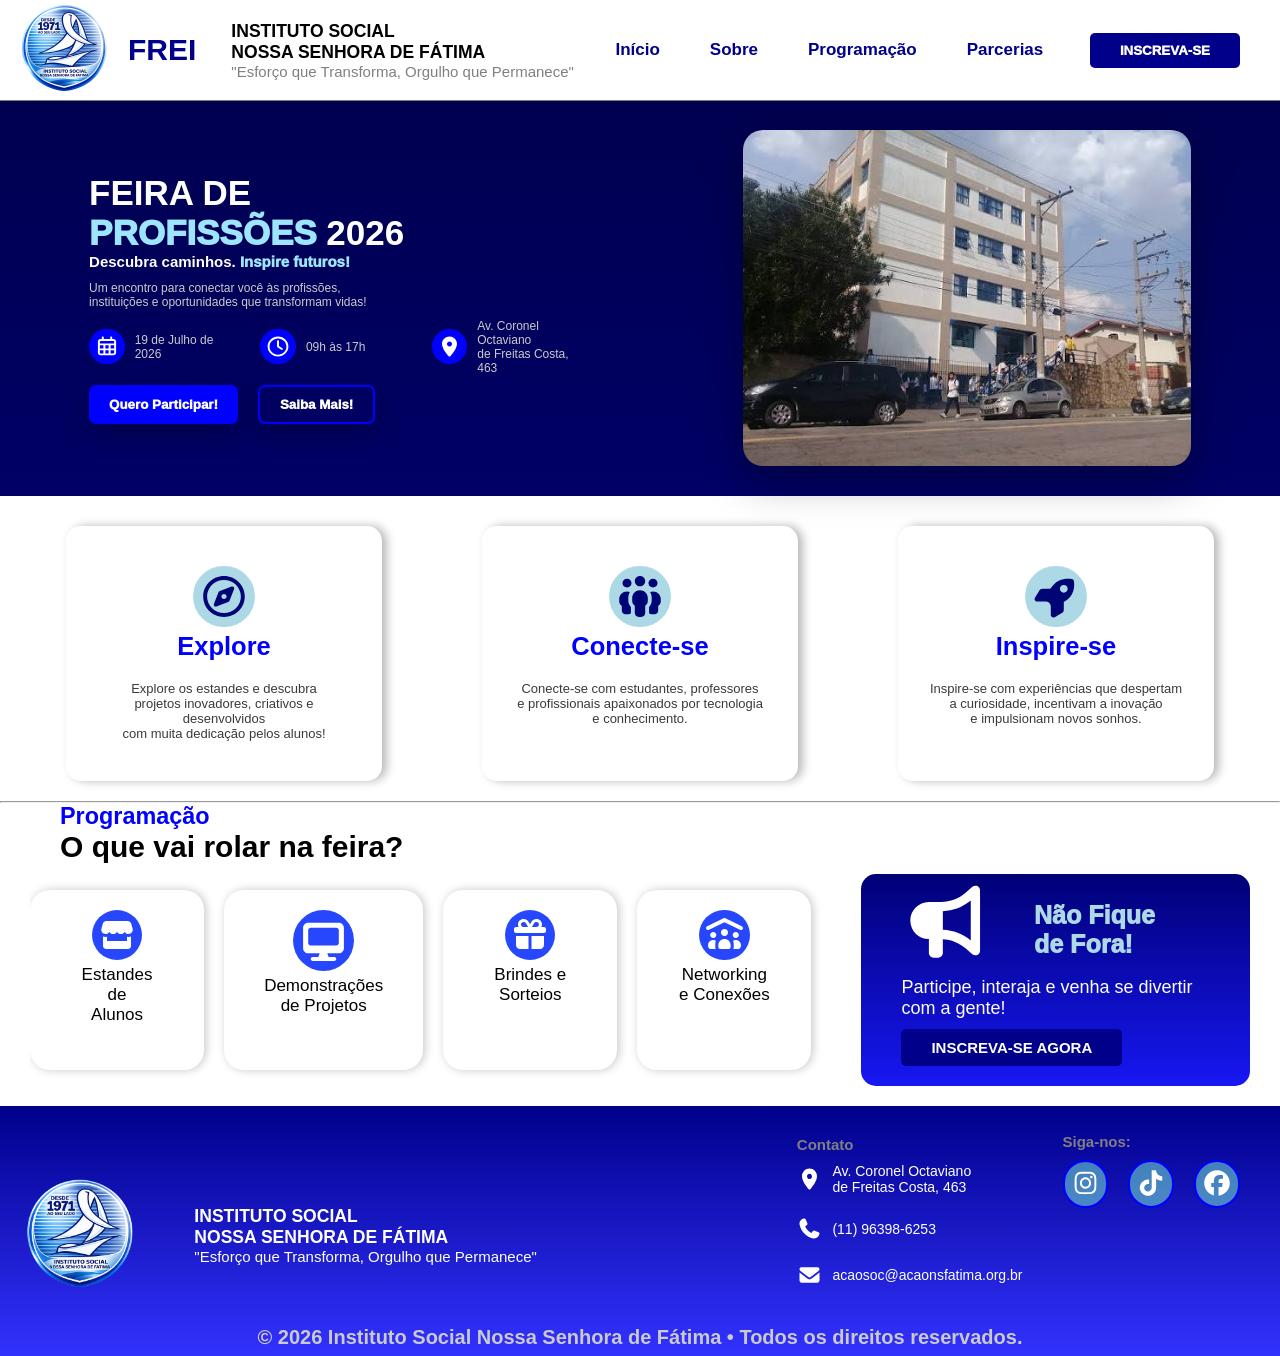
==== index.html @ c09a3b67 "Adidcionei mais uma página" ====
<!DOCTYPE html>
<html lang="pt-br">
<head>
    <meta charset="UTF-8">
    <meta name="viewport" content="width=device-width, initial-scale=1.0">
    <title>Site FREI - Feira 2026</title>
    <link rel="stylesheet" href="index.css">
</head>
<body id="body">
    <header class="container">
        <div class="logo">
            <img src="FREI LOGO.png" alt="">
            <h1>FREI</h1>

            <div class="text">
                <h3>INSTITUTO SOCIAL <br> NOSSA SENHORA DE FÁTIMA</h3>
                <p>"Esforço que Transforma, Orgulho que Permanece"</p>
            </div>
        </div>

        <ul class="links">
                <li class="link"><a href="#inicio">Início</a></li>
                <li class="link"><a href="#sobre">Sobre</a></li>
                <li class="link"><a href="#programação">Programação</a></li>
                <li class="link"><a href="parcerias.html">Parcerias</a></li>
            </ul>

            <a href="https://mail.google.com/mail/u/0/#inbox?compose=DmwnWtDmCVxplLHdxVkvsRkpcgbfTkpxLVBSGFmDDSQJgqjBxxWmlQXdLxlhrRmtGDtwNDzsvDCq" target="_blank">
        <button class="bot">INSCREVA-SE</button>
        </a>
    </header>

    <section class="inicio" id="inicio">
        <div class="info">
            <h1>FEIRA DE <br><span>PROFISSÕES</span> 2026</h1>
            <h2>Descubra caminhos. <span>Inspire futuros!</span></h2> <br>
            <p>Um encontro para conectar você às profissões, <br>instituições e oportunidades que transformam vidas!</p>

            <nav class="bnt">
                <div class="infs">
                    <img src="calendar-days-regular-full.svg" alt="">
                    <p>19 de Julho de 2026</p>
                </div>

                <div class="infs">
                    <img src="clock-regular-full.svg" alt="">
                    <p>09h às 17h</p>
                </div>

                <div class="infs">
                    <img src="location-dot-solid-full.svg" alt="">
                    <p>Av. Coronel Octaviano <br>de Freitas Costa, 463</p>
                </div>
            </nav>

            <div class="bnts">
                <button class="button">Quero Participar!</button>
                <a href="sobre.html">
                <button class="sobre" id="sobre">Saiba Mais!</button>
                </a>
            </div>
        </div>
        
        <img src="FREI PRÉDIO.jpeg" alt="" class="frei">
    </section>

    <section class="cards">
        <div class="card">
            <img src="compass-regular-full.svg" alt="">
            <h2>Explore</h2> <br>
            <p>Explore os estandes e descubra <br>projetos inovadores, criativos e desenvolvidos <br> com muita dedicação pelos alunos!</p>
        </div>

        <div class="card">
            <img src="people-group-solid-full.svg" alt="">
            <h2>Conecte-se</h2> <br>
            <p>Conecte-se com estudantes, professores <br>e profissionais apaixonados por tecnologia <br>e conhecimento.</p>
        </div>

        <div class="card">
            <img src="rocket-solid-full(1).svg" alt="">
            <h2>Inspire-se</h2> <br>
            <p>Inspire-se com experiências que despertam <br>a curiosidade, incentivam a inovação <br>e impulsionam novos sonhos. <span id="programação"></span></p>
        </div>
    </section>
    <hr>
    <section class="prog">
        <div class="info">
            <h3>Programação</h3>
            <h2>O que vai rolar na feira?</h2>

            <div class="ca">
                <div class="cardProg">
                    <img src="store-solid-full.svg" alt="">
                    <p>Estandes de <br> Alunos</p>
                </div>

                <div class="cardProg">
                    <img src="desktop-solid-full(1).svg" alt="">
                    <p>Demonstrações de Projetos</p>
                </div>

                <div class="cardProg">
                    <img src="gift-solid-full.svg" alt="">
                    <p>Brindes e <br>Sorteios</p>
                </div>

                <div class="cardProg">
                    <img src="people-roof-solid-full.svg" alt="">
                    <p>Networking e Conexões</p>
                </div>

                 <div class="marketing">
        <div class="comunicado">
            <img src="bullhorn-solid-full.svg" alt="">
        <h2>Não Fique de Fora!</h2>
        </div>

        <p>Participe, interaja e venha se divertir com a gente!</p>

        <a href="https://mail.google.com/mail/u/0/#inbox?compose=DmwnWtDmCVxplLHdxVkvsRkpcgbfTkpxLVBSGFmDDSQJgqjBxxWmlQXdLxlhrRmtGDtwNDzsvDCq" target="_blank">
        <button class="but">INSCREVA-SE AGORA</button>
        </a>
    </div>

            </div>

            
            
        </div>
    </section>

    <footer class="rodape">
        <div class="info">
        <img src="FREI LOGO.png" alt="">
        

            <div class="text">
                <h3>INSTITUTO SOCIAL <br> NOSSA SENHORA DE FÁTIMA</h3>
                <p>"Esforço que Transforma, Orgulho que Permanece"</p>
            </div>

        </div>
</div>
        <div class="contato">
            <h2>Contato</h2>
            <div class="cont">
                <img src="location-dot-solid-full.svg" alt="" style="width: 2vw;">
                <p>Av. Coronel Octaviano <br>de Freitas Costa, 463</p>
            </div> <br>

            <div class="cont">
                <img src="phone-solid-full.svg" alt="" style="width: 2vw;">
                <p>(11) 96398-6253</p>
            </div> <br>

            <div class="cont">
                <img src="envelope-solid-full.svg" alt="" style="width: 2vw;">
                <p>acaosoc@acaonsfatima.org.br</p>
            </div>

        </div>

        <div class="redes">
            <h2>Siga-nos:</h2>
            <div class="rd">
            <div class="rede">
                <a href="https://www.instagram.com/institutonsfatima/" target="_blank">
                <img src="instagram-brands-solid-full(1).svg" alt="">
                </a>
            </div>

            <div class="rede">
                <a href="https://www.tiktok.com/@institutonsfatima_" target="_blank">
                <img src="tiktok-brands-solid-full.svg" alt="">
                </a>
            </div>

            <div class="rede">
                <a href="https://www.facebook.com/institutonsfatima/?locale=pt_BR" target="_blank">
                <img src="facebook-brands-solid-full.svg" alt="">
                </a>
            </div>
            </div>
        
    </footer>

        <h1 class="h1">© 2026 Instituto Social Nossa Senhora de Fátima • Todos os direitos reservados.</h1>
    
</body>
</html>
---- index.css ----
*{
    margin: 0;
    padding: 0;
    bottom: 0;
    font-family: sans-serif;
}

html{
    font-size: 10px;
    scroll-behavior: smooth;
}

body{
    overflow-x: hidden;
}

.container{
    display: flex;
    justify-content: space-between;
    align-items: center;
    height: 100px;
    position: fixed;
    top: 0%;
    z-index: 1000;
    background-color: white;
    width: 100%;
    border-bottom: 1px solid rgba(0, 0, 0, 0.493);
}

.logo{
    display: flex;
    align-items: center;
}

.logo h1{
    color: darkblue;
    font-weight: 900;
    font-size: 3rem;
}

.logo img{
    width: 10vw;
    border-radius: 1000px;
}

.text{
    display: flex;
    flex-direction: column;
    font-size: 1.2rem;
    margin: 0rem 3.5rem;
}

.text p{
    color: grey;
}

.links{
    display: flex;
    color: white;
    gap: 5rem;
    font-size: 1.7rem;
}

.links a{
    text-decoration: none;
    color: darkblue;
    font-weight: 600;
    transition: .3s;
}

.links a:hover{
    color: rgb(0, 0, 70);
    text-decoration: underline;
}

.links a:active{
    transform: scale(.05);
}

.bot{
    border: none;
    padding: 1rem 3rem;
    height: 40%;
    border-radius: 5px;
    background-color: darkblue;
    color: white;
    font-weight: 1000;
    margin: 0rem 4rem;
    cursor: pointer;
    transition: .2s;
}

.bot:hover{
    background-color: rgb(0, 0, 83);
    transform: scale(1.05);
}

.bot:active{
    transform: scale(.95);
    background-color: rgb(0, 4, 61);
}

.inicio{
    display: flex;
    justify-content: center;
    gap: 17rem;
    background: linear-gradient(rgb(0, 0, 80), rgb(0, 0, 102));
    color: white;
    align-items: center;
    padding: 3rem 0rem;
    margin-top: 100px;
}

.inicio h1{
    font-size: 3.5rem;
}

.inicio h2{
    font-size: 1.5rem;
}

.inicio span{
    color: rgb(156, 229, 253);
    font-weight: 1000;
}

.inicio p{
    color: rgb(202, 202, 202);
    font-size: 1.2rem;
}

.inicio .frei{
    border-radius: 20px;
    width: 35%;
    box-shadow: 0 15px 40px rgba(0,0,0,.35);
}

.bnt{
    display: flex;
    gap: 3rem;
    margin-top: 10px;
}

.bnt img{
    width: 2vw;
    padding: 0.5rem;
    background-color: blue;
    border-radius: 1000px;
}

.infs{
    display: flex;
    align-items: center;
    gap: 1rem;
    width: 30%;
    cursor: default;
}

.bnts{
    display: flex;
    gap: 2rem;
    margin-top: 10px;
}

.bnts button{
    border: none;
    border-radius: 7px;
    color: white;
    background-color: blue;
    font-weight: 1000;
    padding: 1rem 2rem;
    box-shadow:0 10px 25px rgba(0,0,0,.25);
    cursor: pointer;
    transition: .2s;
}

.bnts .button:hover{
    background-color: rgb(0, 0, 134);
    transform: scale(1.05);
}

.bnts .button:active{
    transform: scale(.95);
    background-color: rgb(0, 8, 51);
}


.bnts .sobre{
    background: none;
    border: 2px solid blue;
}

.bnts .sobre:hover{
    transform: scale(1.07);
}


.bnts .sobre:active{
    transform: scale(.95);
    border: rgb(0, 15, 102) solid 2px;
}

.cards{
    display: flex;
    justify-content: center;
    gap: 10rem;
    margin-top: 30px;
}

.card{
    text-align: center;
    align-items: center;
    font-size: 1.7rem;
    box-shadow: 5px 0px 10px rgba(0, 0, 0, 0.274);
    border-radius: 15px;
    padding: 4rem 3rem;
    color: blue;
    width: 20%;
    transition: .3s ease-out;
    cursor: default;
}

.card:hover{
    transform: scale(1.05) translateY(-8px);
}

hr{
    color: rgba(128, 128, 128, 0.397);
    margin-top: 20px;
}

.card p{
    color: rgb(58, 58, 58);
    font-size: 1.3rem;
}

.card img{
    width: 20%;
    border-radius: 1000px;
    padding: 0.5rem;
    background-color: lightblue;
}

.prog .info{
    font-size: 2rem;
    align-items: center;
    overflow: hidden;
    margin: 0rem 3rem;

    h2, h3{
        margin: 0rem 3rem;
    }

    h3{
        color: blue;
    }

}

.cardProg{
    width: 10%;
    font-size: 1.7rem;
    text-align: center;
    padding: 4rem;
    height: 100px;
    border-radius: 20px;
    box-shadow: 2px 0px 10px rgba(0, 0, 0, 0.219);
    transition: .3s ease-out;
    cursor: default;

    img{
        border-radius: 1000px;
        margin-top: 10px;
        width: 50%;
        padding: 0.5rem;
        background-color: rgba(0, 38, 255, 0.849);
    }

   
}

.cardProg:hover{
    transform: scale(1.05);
}



.ca{
    display: flex;
    gap: 2rem;
    margin-top: 10px;
    align-items: center;
}

.prog img{
    width: 43%;
    margin-top: -20px;
}

.marketing{

    width: 400px;
    background: linear-gradient(rgb(0, 0, 119), rgb(23, 23, 243));
    color: white;
    border-radius: 15px;
    padding: 2rem 4rem;
    cursor: default;
    margin-left: 30px;

    h2{
        color: lightblue;
        font-weight: 1000;
        font-size: 2.5rem;
    }

    img{
        width: 30%;
    }

    .comunicado{
        display: flex;
        gap: 1rem;
        align-items: center;
    }
    p{
        font-size: 1.8rem;
        margin-top: 10px;
    }

    .but{
        background-color: darkblue;
        border: none;
        border-radius: 5px;
        padding: 1rem 3rem;
        font-weight: 600;
        margin-top: 10px;
        color: white;
        font-size: 1.5rem;
        transition: .3s ease;
        cursor: pointer;
    }

    .but:hover{
        background-color: rgb(0, 0, 134);
        transform: scale(1.05);
    }

    .but:active{
        transform: scale(.95);
        background-color: rgb(0, 8, 51);
    }
}

.rodape{
    height: 250px;
    border-top: 1px rgba(128, 128, 128, 0.5);
    background: linear-gradient(darkblue, rgb(50, 50, 255));
    align-items: start;
    margin-top: 20px;
    display: flex;
    color: white;
    justify-content: space-between;

    img{
        width: 20%;
    }
    
}

.h1{
    margin-top: -30px;
    text-align: center;
    color: rgb(202, 202, 202);
}

.rodape .info{
    display: flex;
    align-items: center;
    margin-top: 50px    ;
    text-align: justify;
}

.text{
    display: flex;
    flex-direction: column;
    font-size: 1.5rem;
    margin: 0rem 3.5rem;
}

.rodape .text p{
    color: rgb(255, 255, 255);
}

.contato{
    h2{
        color: grey;
        margin-top: 30px;
    }

    .cont{
        margin-top: 10px;
        display: flex;
        align-items: center;
        gap: 1rem;
        font-size: 1.4rem;
    }
}

.redes{
    width: 25%;
    margin-top: 27px;
    padding: 0rem 4rem;

    a{
        width: 100%;
        text-decoration: none;
    }
    
    .rd{
        display: flex;
        justify-content: center;
        gap: 2rem;
        margin-top: 10px;
    }

    h2{
        color: grey;
        position: relative;
    }

    .rede{
        border: 2px solid blue;
        align-items: center;
        display: flex;
        background-color: rgba(127, 255, 212, 0.486);
        justify-content: center;
        border-radius: 1000px;
        width: 20%;
        padding: 0.5rem;
    }

    .rede img{
        width: 100%;
    }
}

@media (max-width: 480px){

    html{
        font-size: 8px;
    }

    body{
        overflow-x: hidden;
    }

    .container{
        flex-direction: column;
        justify-content: center;
        height: auto;
        padding: 1.5rem 0;
        position: relative;
        gap: 2rem;
    }

    .logo{
        flex-direction: column;
        text-align: center;
    }

    .logo img{
        width: 90px;
    }

    .text{
        margin: 1rem 0;
        text-align: center;
    }

    .links{
        flex-wrap: wrap;
        justify-content: center;
        gap: 2rem;
        font-size: 1.6rem;
    }

    .bot{
        margin: 0;
        width: 100%;
        height: auto;
        padding: 1.2rem;
    }

    .inicio{
        flex-direction: column;
        gap: 3rem;
        text-align: center;
        margin-top: 0;
        padding: 4rem 2rem;
    }

    .inicio .frei{
        width: 100%;
    }

    .bnts{
        flex-direction: column;
    }

    .bnts button{
        width: 100%;
    }

    .bnt{
        flex-direction: column;
        align-items: center;
        gap: 2rem;
    }

    .infs{
        width: 50%;
        font-size: 2rem;
        justify-content: space-between;
    }

    .bnt img{
        width: 40px;
    }

    .cards{
        flex-direction: column;
        align-items: center;
        gap: 2rem;
        width: 90vw;
        margin: 3rem auto;
    }

    .card{
        width: 85%;
    }

    .prog .info{
        margin: 0;
        text-align: center;
    }

    .ca{
        flex-direction: column;
        gap: 2rem;
        width: 90vw;
        font-size: 3rem;
        margin: auto;
    }

    .prog img{
        width: 20%;
        margin-top: 0;
    }

    .cardProg{
        width: 75%;
    }

    .marketing{
        width: 85%;
        margin: 0;
        padding: 2rem;
    }

    .rodape{
        display: flex;
        flex-direction: column;
        align-items: center;
        justify-content: center;
        gap: 2.5rem;
        height: auto;
        padding: 4rem 2rem;
        text-align: center;
        border-top: none;
    }
    
    .rodape .info{
        display: flex;
        flex-direction: column;
        align-items: center;
        margin: 0;
        gap: 1rem;
    }

    .rodape img{
        width: 80px;
    }

    .rodape .text{
        margin: 0;
    }

    .rodape .text h1{
        font-size: 2.2rem;
    }

    .rodape .text p{
        font-size: 1.4rem;
    }

    .contato{
        width: 90%;
    }

    .contato h2{
        margin-top: 0;
        margin-bottom: 1rem;
        color: lightgray;
    }

    .contato .cont{
        justify-content: center;
        font-size: 2rem;
    }

    .redes{
        width: 100%;
        padding: 0;
        margin-top: 0;
    }

    .redes h2{
        color: lightgray;
        margin-bottom: 1.5rem;
    }

    .redes .rd{
        display: flex;
        justify-content: center;
        gap: 1.5rem;
    }

    .redes .rede{
        width: 40px;
        height: 40px;
    }

    .contato .cont img{
        display: none;
    }

    .redes .rede img{
        width: 100%;
    }

    .h1{
        margin-top: 80px;
    }
}
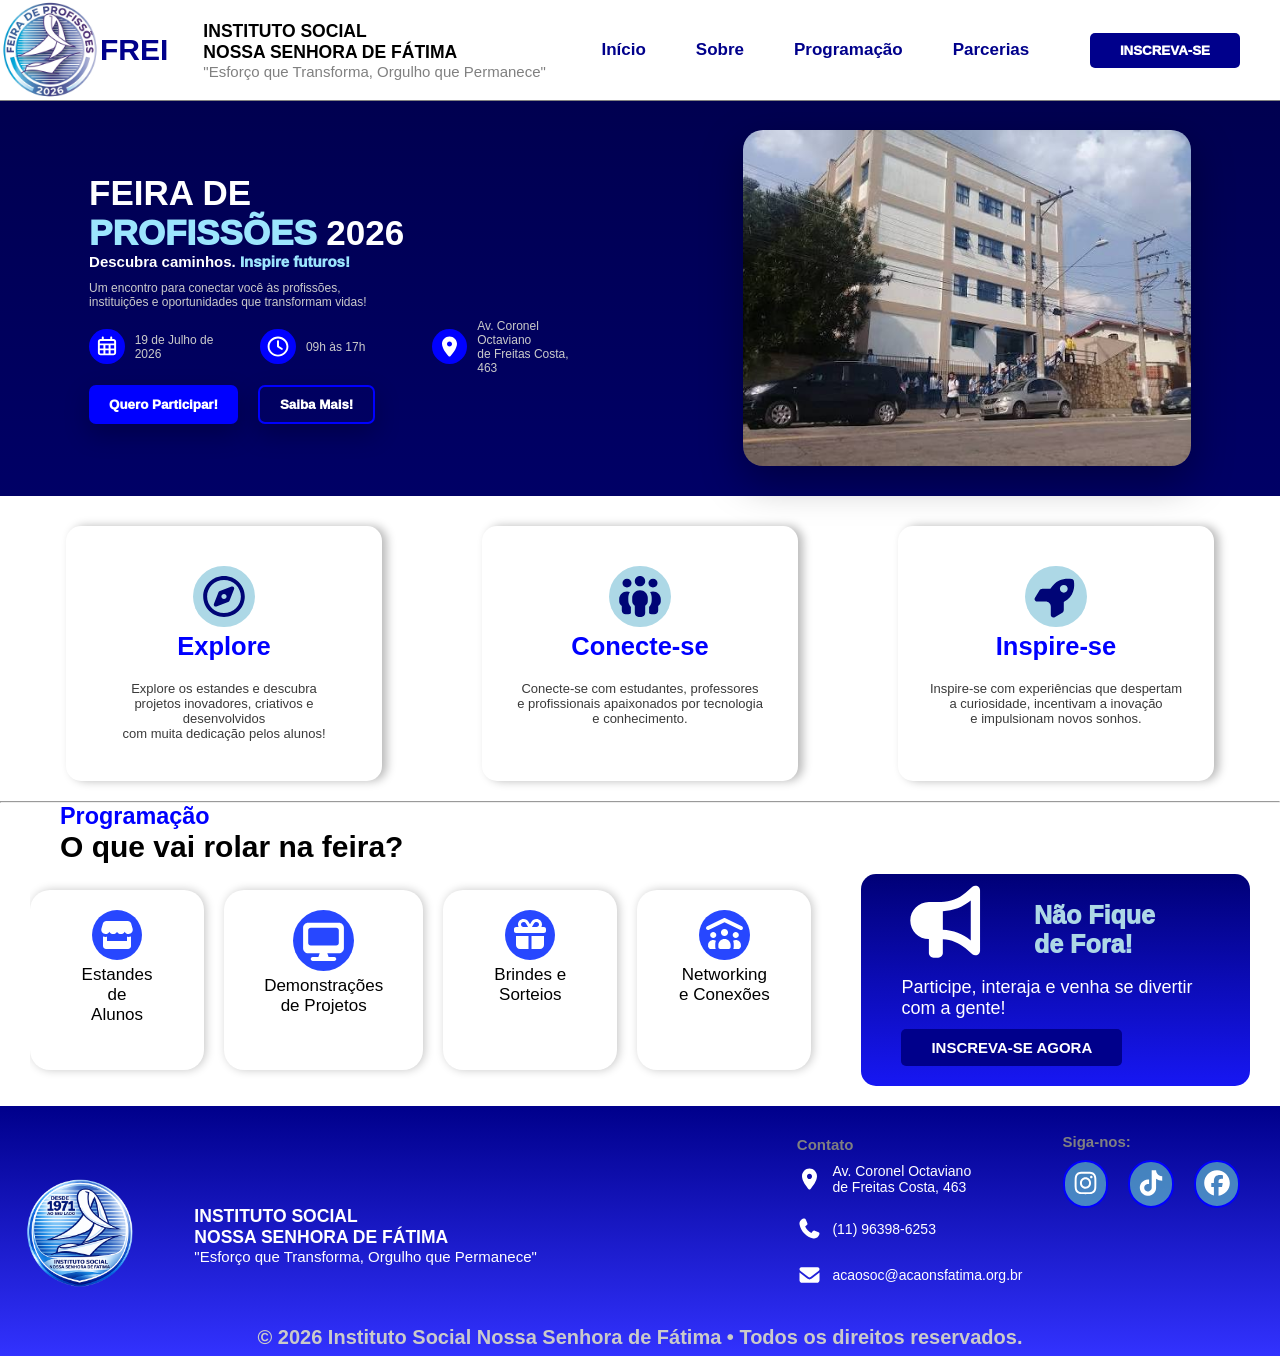
==== commit a746cd70: "Alterei logo" ====
--- a/index.html
+++ b/index.html
@@ -9,7 +9,7 @@
 <body id="body">
     <header class="container">
         <div class="logo">
-            <img src="FREI LOGO.png" alt="">
+            <img src="logofeira.jpeg" alt="">
             <h1>FREI</h1>
 
             <div class="text">
--- a/index.css
+++ b/index.css
@@ -39,7 +39,7 @@
 }
 
 .logo img{
-    width: 10vw;
+    width: 100px;
     border-radius: 1000px;
 }
 
@@ -588,7 +588,7 @@
     }
 
     .rodape img{
-        width: 80px;
+        width: 200px;
     }
 
     .rodape .text{
@@ -649,6 +649,6 @@
     }
 
     .h1{
-        margin-top: 80px;
+        display: none;
     }
 }
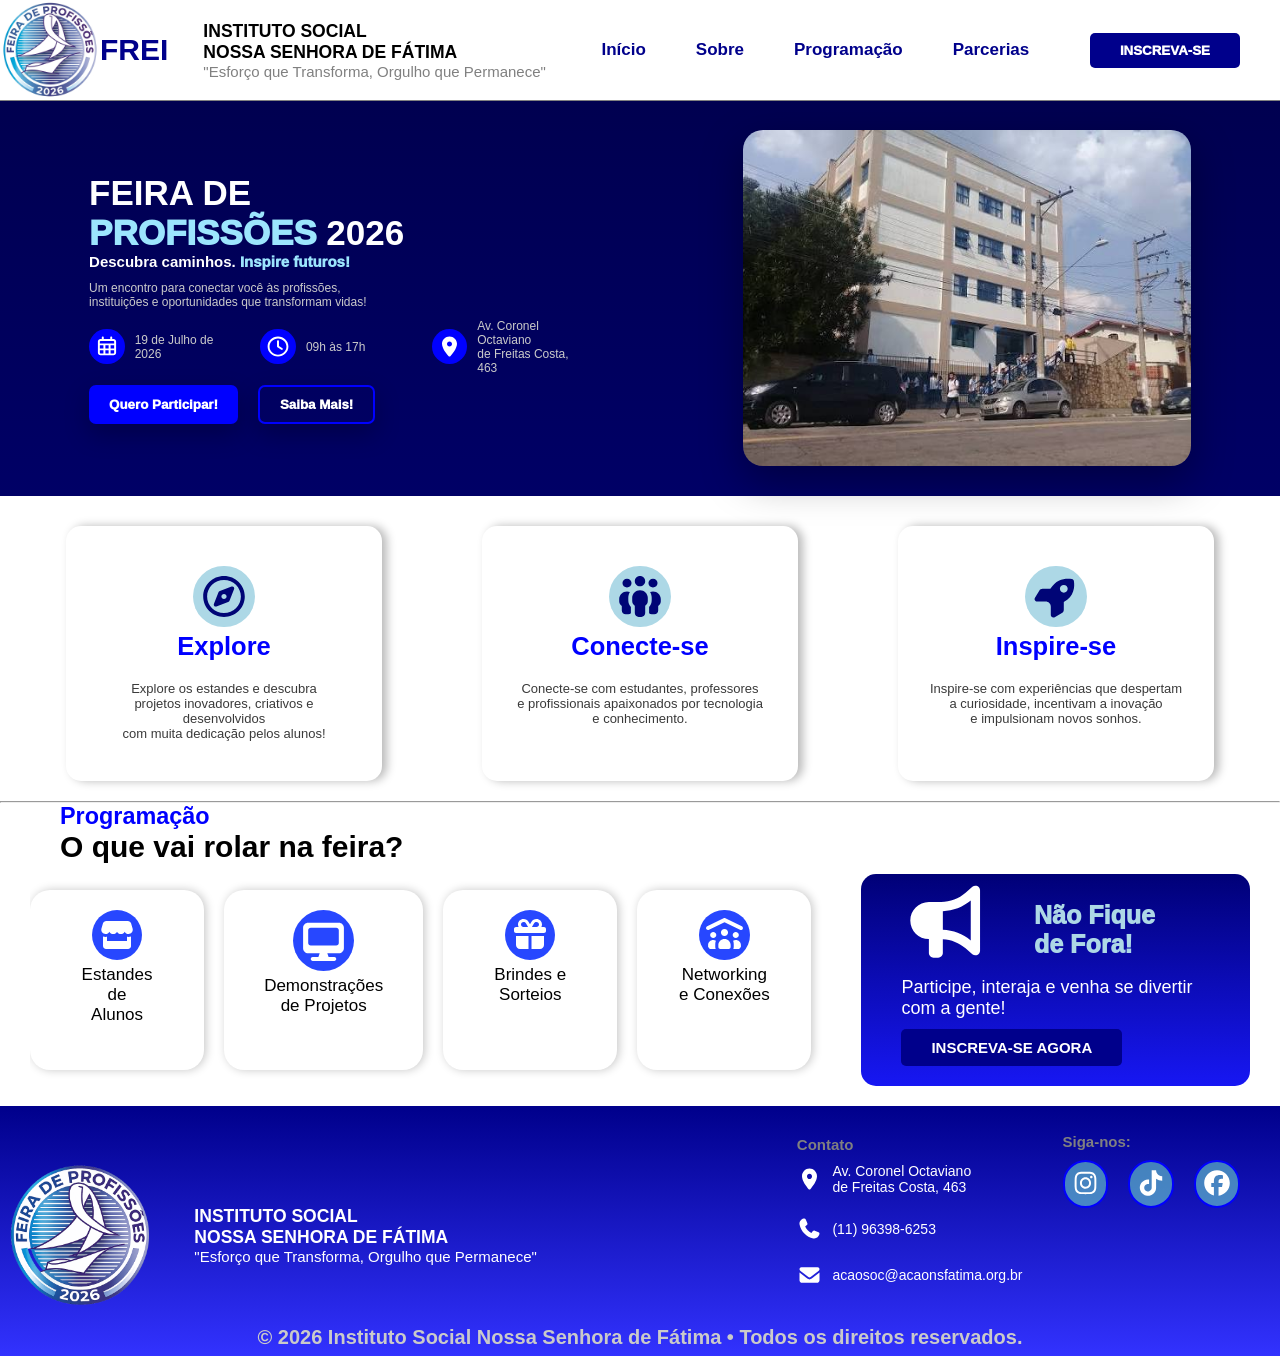
==== commit 49118d84: "Adicionei mais imagens" ====
--- a/index.html
+++ b/index.html
@@ -132,7 +132,7 @@
 
     <footer class="rodape">
         <div class="info">
-        <img src="FREI LOGO.png" alt="">
+        <img src="FreiLogo.png" alt="">
         
 
             <div class="text">
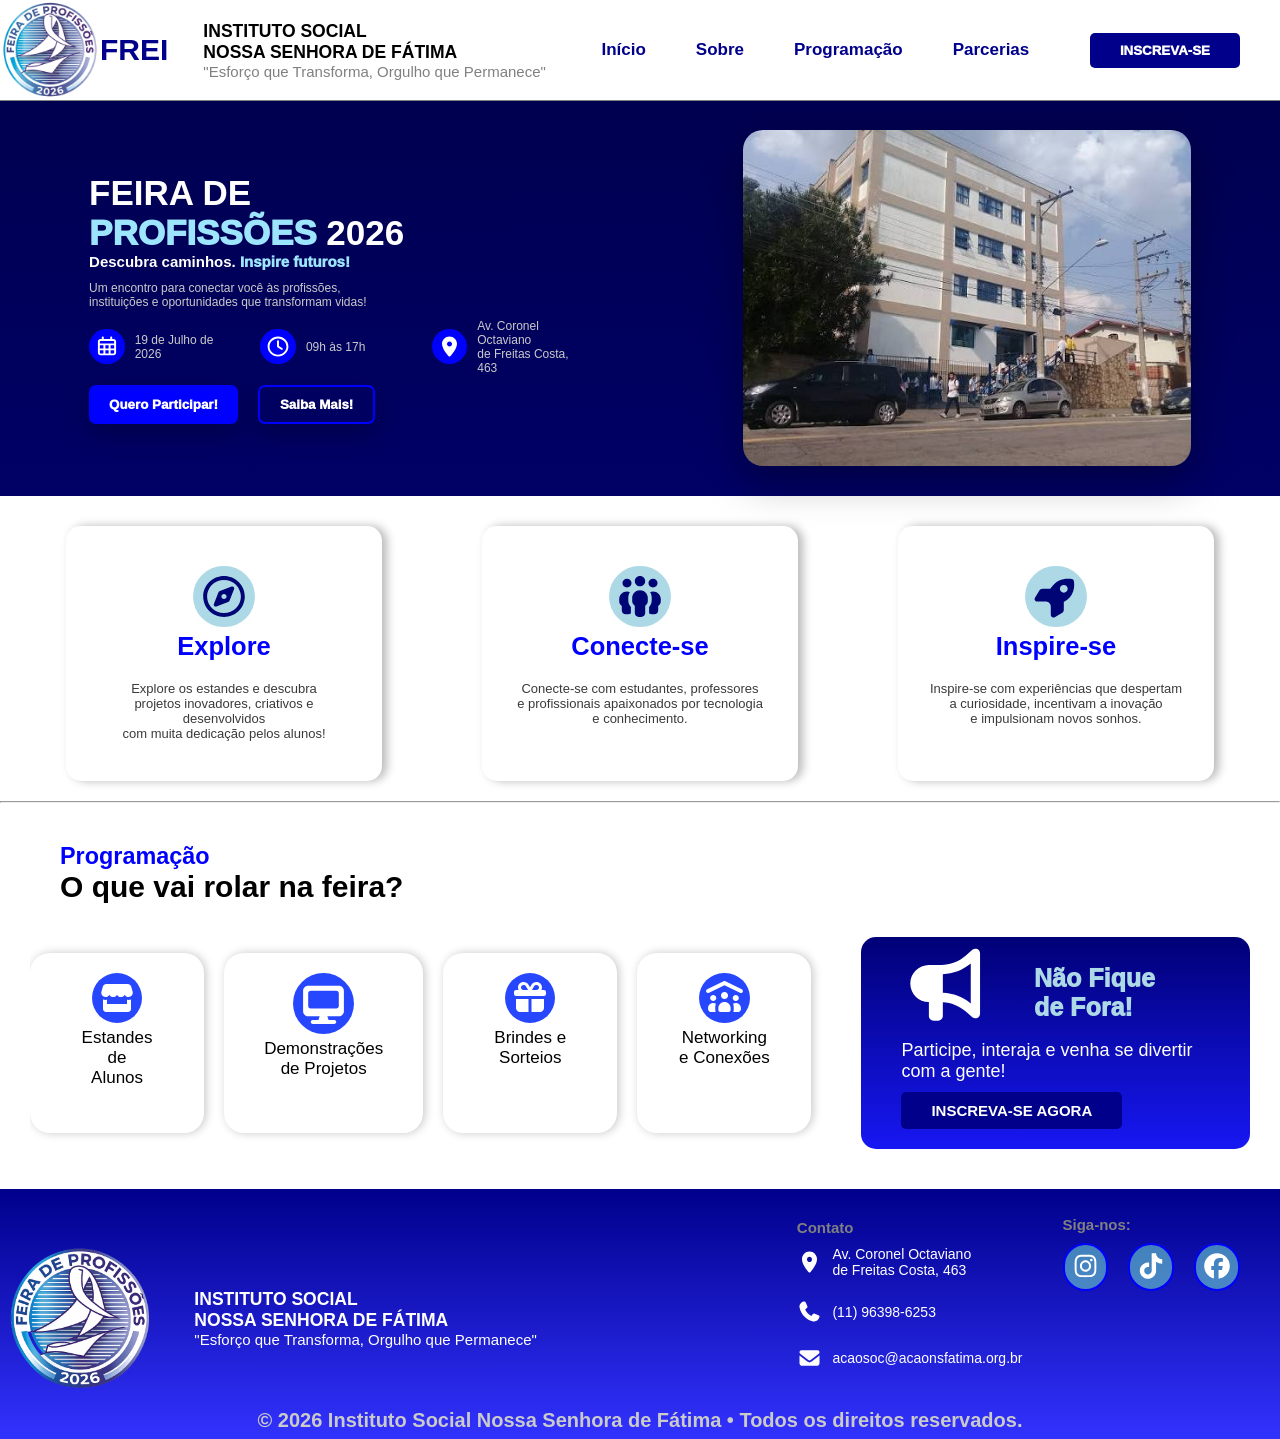
==== commit f73559fd: "Aumentei espaçamentos" ====
--- a/index.html
+++ b/index.html
@@ -87,7 +87,7 @@
     <section class="prog">
         <div class="info">
             <h3>Programação</h3>
-            <h2>O que vai rolar na feira?</h2>
+            <h2>O que vai rolar na feira?</h2> <br>
 
             <div class="ca">
                 <div class="cardProg">
--- a/index.css
+++ b/index.css
@@ -245,7 +245,7 @@
     font-size: 2rem;
     align-items: center;
     overflow: hidden;
-    margin: 0rem 3rem;
+    margin: 4rem 3rem;
 
     h2, h3{
         margin: 0rem 3rem;
@@ -540,7 +540,7 @@
     }
 
     .prog .info{
-        margin: 0;
+        margin: 3rem 0rem;
         text-align: center;
     }
 
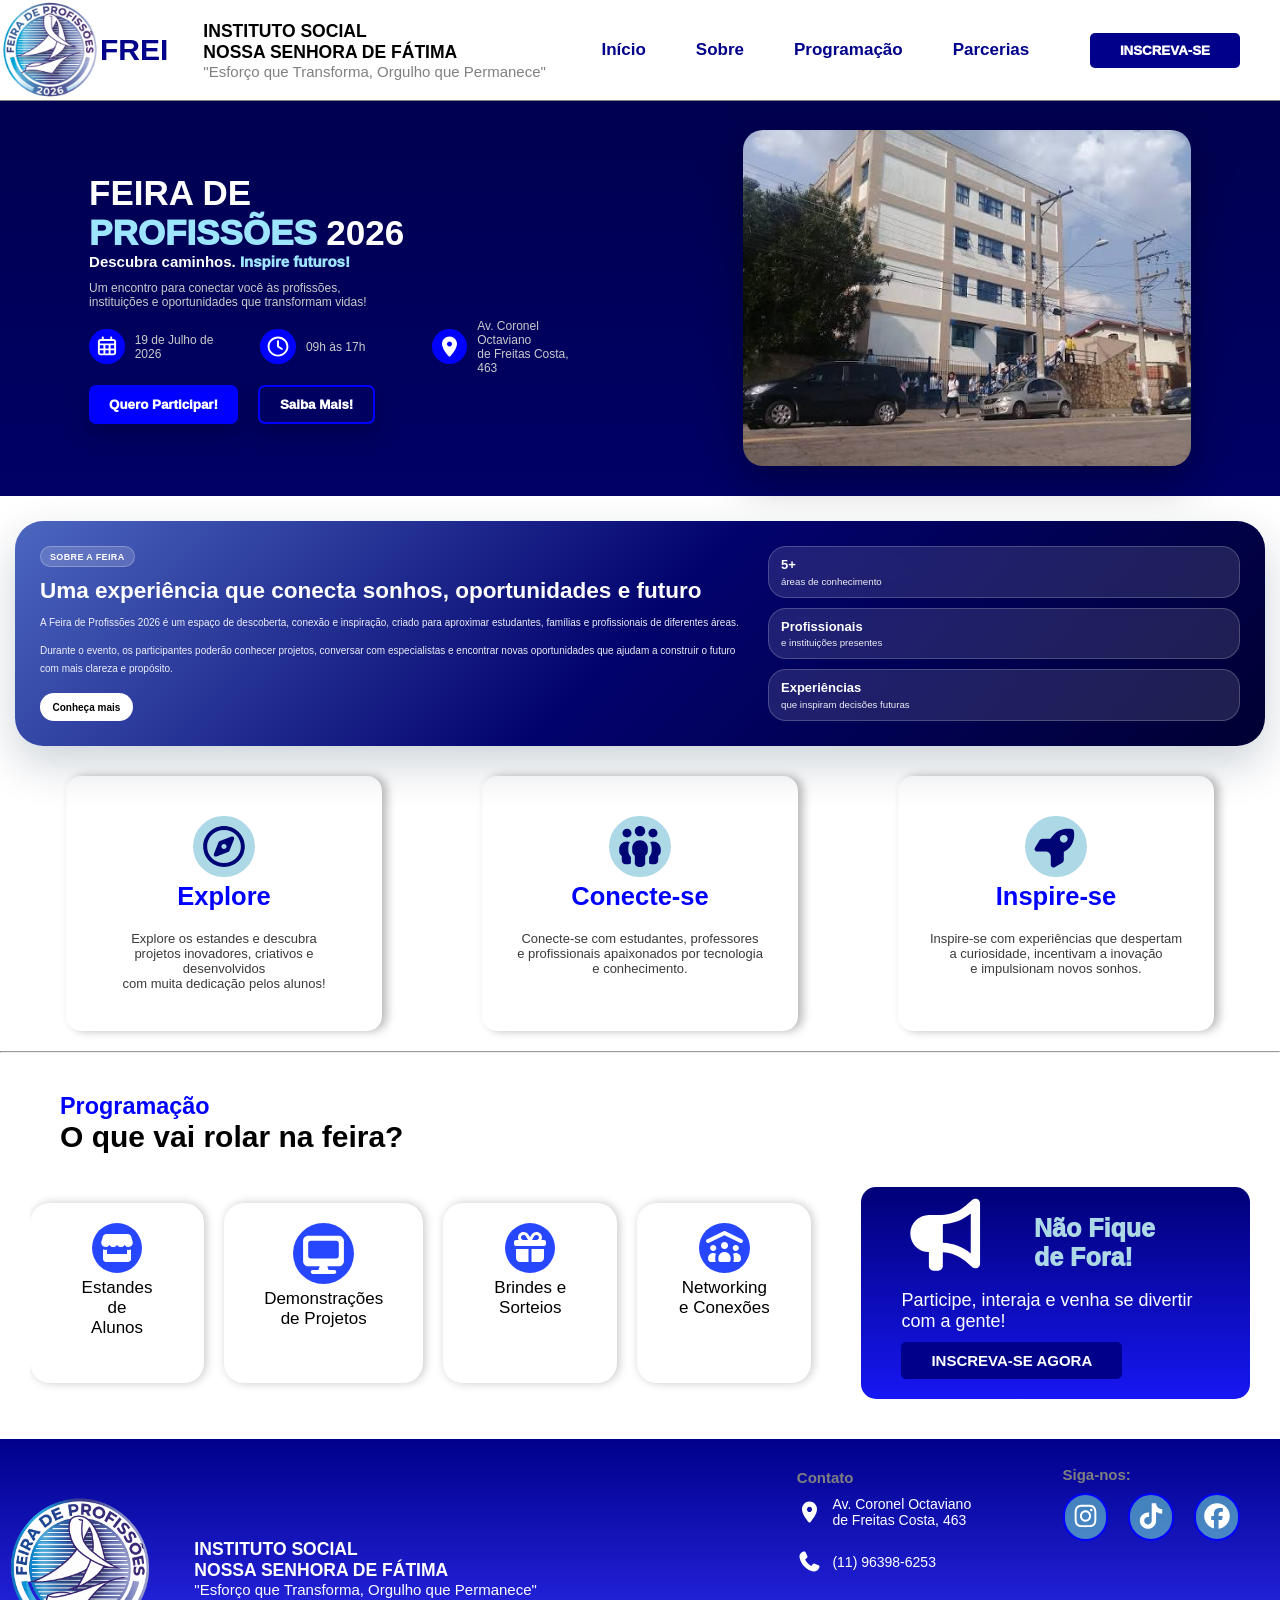
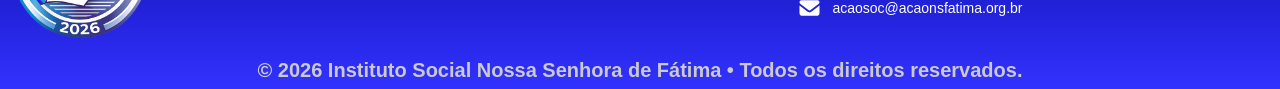
==== commit 297a83f3: "Adicionei o sobre do site" ====
--- a/index.html
+++ b/index.html
@@ -64,6 +64,39 @@
         <img src="FREI PRÉDIO.jpeg" alt="" class="frei">
     </section>
 
+    <section class="sobre-site" id="sobre">
+    <div class="sobre-conteudo">
+        <span class="sobre-etiqueta">Sobre a Feira</span>
+        <h2>Uma experiência que conecta sonhos, oportunidades e futuro</h2>
+        <p>
+            A Feira de Profissões 2026 é um espaço de descoberta, conexão e inspiração,
+            criado para aproximar estudantes, famílias e profissionais de diferentes áreas.
+        </p>
+        <p>
+            Durante o evento, os participantes poderão conhecer projetos, conversar com
+            especialistas e encontrar novas oportunidades que ajudam a construir o futuro
+            com mais clareza e propósito.
+        </p>
+
+        <a href="sobre.html" class="sobre-botao">Conheça mais</a>
+    </div>
+
+    <div class="sobre-destaques">
+        <div class="destaque">
+            <strong>5+</strong>
+            <span>áreas de conhecimento</span>
+        </div>
+        <div class="destaque">
+            <strong>Profissionais</strong>
+            <span>e instituições presentes</span>
+        </div>
+        <div class="destaque">
+            <strong>Experiências</strong>
+            <span>que inspiram decisões futuras</span>
+        </div>
+    </div>
+</section>
+
     <section class="cards">
         <div class="card">
             <img src="compass-regular-full.svg" alt="">
--- a/index.css
+++ b/index.css
@@ -184,6 +184,103 @@
     background-color: rgb(0, 8, 51);
 }
 
+.sobre-site {
+    cursor: default;
+    max-width: 1200px;
+    margin: 2.5rem auto 3rem;
+    padding: 2.5rem;
+    display: grid;
+    grid-template-columns: 1.2fr 0.8fr;
+    gap: 2rem;
+    align-items: center;
+    background: linear-gradient(135deg, rgb(76, 103, 192), rgb(2, 2, 109), rgb(0, 0, 51));
+    border-radius: 28px;
+    box-shadow: 0 18px 45px rgba(4, 35, 66, 0.20);
+    position: relative;
+    overflow: hidden;
+}
+
+.sobre-conteudo {
+    position: relative;
+    z-index: 1;
+}
+
+.sobre-etiqueta {
+    display: inline-block;
+    padding: 0.45rem 0.9rem;
+    background: rgba(255,255,255,0.16);
+    color: #fff;
+    border: 1px solid rgba(255,255,255,0.25);
+    border-radius: 999px;
+    font-size: 0.9rem;
+    font-weight: 600;
+    letter-spacing: 0.04em;
+    text-transform: uppercase;
+    margin-bottom: 1rem;
+}
+
+.sobre-conteudo h2 {
+    font-size: clamp(1.7rem, 2.4vw, 2.25rem);
+    color: #fff;
+    margin-bottom: 1rem;
+    line-height: 1.2;
+}
+
+.sobre-conteudo p {
+    color: rgba(255,255,255,0.92);
+    line-height: 1.8;
+    margin-bottom: 1rem;
+    font-size: 1rem;
+}
+
+.sobre-botao{
+    display: inline-block;
+    margin-top: 0.5rem;
+    padding: 0.85rem 1.25rem;
+    background: rgb(255, 255, 255);
+    color: rgb(0,0,0);
+    border-radius: 999px;
+    font-weight: 700;
+    text-decoration: none;
+    transition: transform 0.2s ease;
+}
+
+.sobre-botao:hover{
+    transform: translateY(-2px);
+    box-shadow: 0 8px 20px rgba(0,0,0,0.18);
+}
+
+.sobre-destaques{
+    display: grid;
+    gap: 1rem;
+}
+
+.destaque{
+    background: rgba(255,255,255,0.12);
+    border: 1px solid rgba(255,255,255,0.2);
+    backdrop-filter: blur(10px);
+    padding: 1rem 1.2rem;
+    border-radius: 18px;
+    transition: .3s ease-out;
+}
+
+.destaque:hover{
+    transform: translateY(-4px);
+    background: rgba(12, 63, 228, 0.12);
+}
+
+.destaque strong{
+    display: block;
+    font-size: 1.3rem;
+    color: #fff;
+    margin-bottom: 0.35rem;
+}
+
+.destaque span{
+    color: rgba(255,255,255,0.92);
+    font-size: 0.97rem;
+}
+
 
 .bnts .sobre{
     background: none;
@@ -469,7 +566,7 @@
     }
 
     .logo img{
-        width: 90px;
+        width: 100px;
     }
 
     .text{
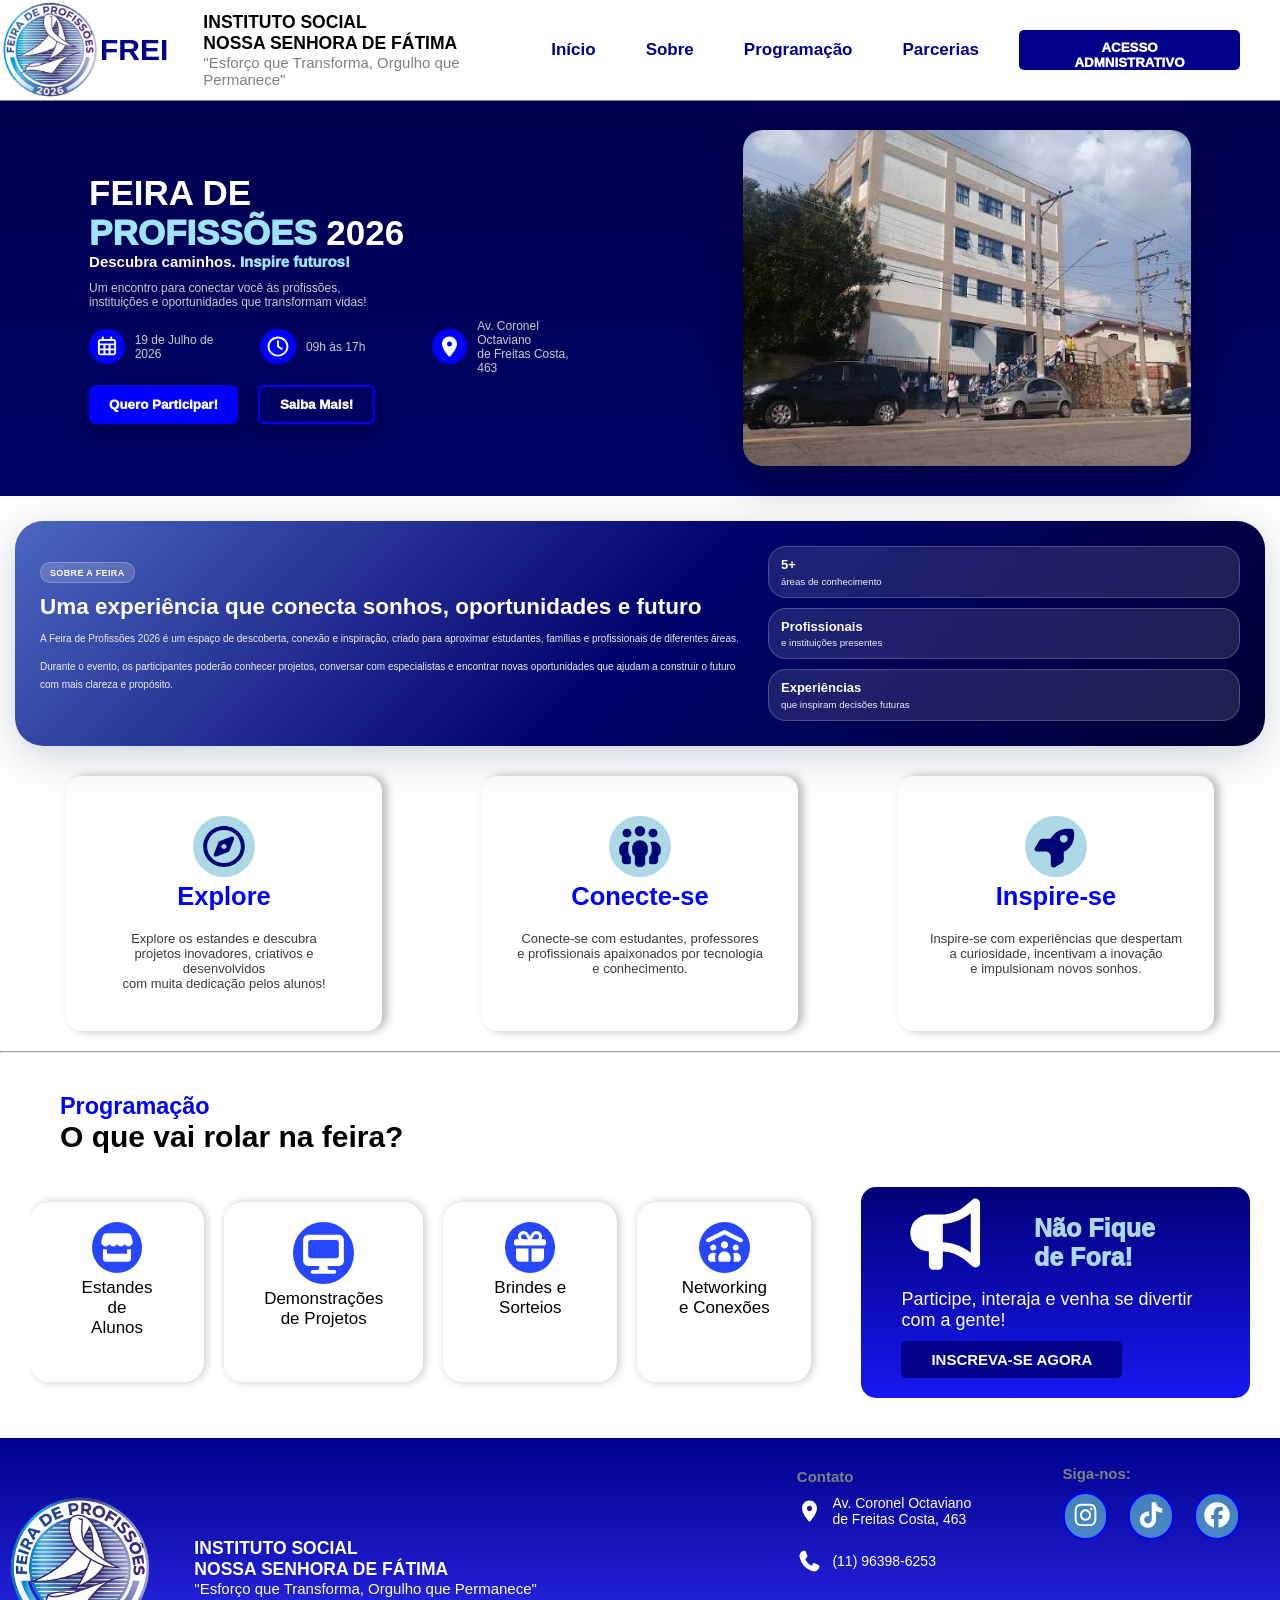
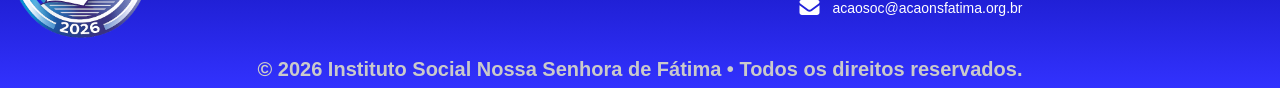
==== commit 70fa5a4d: "ADicionei painel adm" ====
--- a/index.html
+++ b/index.html
@@ -25,11 +25,21 @@
                 <li class="link"><a href="parcerias.html">Parcerias</a></li>
             </ul>
 
-            <a href="https://mail.google.com/mail/u/0/#inbox?compose=DmwnWtDmCVxplLHdxVkvsRkpcgbfTkpxLVBSGFmDDSQJgqjBxxWmlQXdLxlhrRmtGDtwNDzsvDCq" target="_blank">
-        <button class="bot">INSCREVA-SE</button>
-        </a>
+
+        <button class="bot" onclick="show()">ACESSO ADMNISTRATIVO</button>
+  
     </header>
 
+        <section class="Login-Adm" id="login">
+        <img src="lock-solid.png" alt="">
+        <h1>Painel Administrativo</h1>
+        <p>Acesse sua conta para continuar</p> <br>
+        <input type="text" placeholder="Usuário" required id="nome"> <br>
+        <input type="password" placeholder="Senha" required id="senha"> <br>
+        <button onclick="verificar()">Entrar</button>
+    </section>
+
+    <section id="tela">
     <section class="inicio" id="inicio">
         <div class="info">
             <h1>FEIRA DE <br><span>PROFISSÕES</span> 2026</h1>
@@ -77,8 +87,6 @@
             especialistas e encontrar novas oportunidades que ajudam a construir o futuro
             com mais clareza e propósito.
         </p>
-
-        <a href="sobre.html" class="sobre-botao">Conheça mais</a>
     </div>
 
     <div class="sobre-destaques">
@@ -161,6 +169,7 @@
             
             
         </div>
+    </section>
     </section>
 
     <footer class="rodape">
@@ -220,5 +229,7 @@
 
         <h1 class="h1">© 2026 Instituto Social Nossa Senhora de Fátima • Todos os direitos reservados.</h1>
     
+
+        <script src="index.js"></script>
 </body>
 </html>
--- a/index.css
+++ b/index.css
@@ -12,6 +12,10 @@
 
 body{
     overflow-x: hidden;
+}
+
+#tela{
+    animation: fade 2s;
 }
 
 .container{
@@ -100,6 +104,76 @@
     background-color: rgb(0, 4, 61);
 }
 
+.Login-Adm{
+    color: white;
+    gap: 0.5rem;
+    margin: 14rem auto 0rem;
+    width: 20vw;
+    padding: 2rem 7rem;
+    animation: border 5s infinite;
+    display: none;
+    justify-content: center;
+    flex-direction: column;
+    align-items: center;
+    border-radius: 10px;
+    background: linear-gradient(145deg, black, rgb(27, 27, 27), rgb(110, 110, 110));
+}
+
+.Login-Adm input{
+    padding: 1rem;
+    background-color: rgba(102, 94, 94, 0.226);
+    color: white;
+    width: 90%;
+    border-radius: 7px;
+    border: 2px solid rgba(0, 0, 0, 0.384);
+    outline: none;
+    text-align: center;
+}
+
+.Login-Adm button{
+    padding: 1rem 2rem;
+    text-align: center;
+    width: 75%;
+    margin-top: 10px;
+    border-radius: 5px;
+    background-color: blue;
+    color: white;
+    font-weight: 1000;
+    cursor: pointer;
+    border: none;
+    transition: .2s ease-out;
+}
+
+.Login-Adm button:hover{
+    background-color: darkblue;
+    transform: scale(1.075);
+}
+
+.Login-Adm button:active{
+    background-color: rgb(0, 0, 68);
+    color: grey;
+    transform: scale(.95);
+}
+
+.Login-Adm p{
+    font-size: 1.5rem;
+    color: rgb(209, 209, 209);
+}
+
+.Login-Adm h1{
+    font-size: 2.5rem;
+    text-align: center;
+}
+
+.Login-Adm img{
+    width: 30%;
+    border-radius: 1000px;
+    padding: 0.5rem;
+    background: rgba(0, 0, 255, 0.349);
+    border: 2px solid aqua;
+    animation: flutuar 3s infinite;
+}
+
 .inicio{
     display: flex;
     justify-content: center;
@@ -195,7 +269,7 @@
     align-items: center;
     background: linear-gradient(135deg, rgb(76, 103, 192), rgb(2, 2, 109), rgb(0, 0, 51));
     border-radius: 28px;
-    box-shadow: 0 18px 45px rgba(4, 35, 66, 0.20);
+    box-shadow: 0 10px 45px rgba(4, 35, 66, 0.20);
     position: relative;
     overflow: hidden;
 }
@@ -233,23 +307,6 @@
     font-size: 1rem;
 }
 
-.sobre-botao{
-    display: inline-block;
-    margin-top: 0.5rem;
-    padding: 0.85rem 1.25rem;
-    background: rgb(255, 255, 255);
-    color: rgb(0,0,0);
-    border-radius: 999px;
-    font-weight: 700;
-    text-decoration: none;
-    transition: transform 0.2s ease;
-}
-
-.sobre-botao:hover{
-    transform: translateY(-2px);
-    box-shadow: 0 8px 20px rgba(0,0,0,0.18);
-}
-
 .sobre-destaques{
     display: grid;
     gap: 1rem;
@@ -541,6 +598,38 @@
     }
 }
 
+@keyframes border{
+    0%,100%{
+        border: 2px solid rgb(0, 20, 75);
+    }
+
+    50%{
+        border: 2px solid blue;
+    }
+}
+
+@keyframes fade{
+    from{
+        opacity: 0;
+        transform: translateY(45px);
+    }
+
+    to{
+        opacity: 1;
+        transform: translateY(0);
+    }
+}
+
+@keyframes flutuar{
+    0%, 100%{
+        transform: translateY(0);
+    }
+
+    50%{
+        transform: translateY(-5px);
+    }
+}
+
 @media (max-width: 480px){
 
     html{
@@ -583,9 +672,14 @@
 
     .bot{
         margin: 0;
-        width: 100%;
+        width: 90%;
         height: auto;
         padding: 1.2rem;
+    }
+
+    .Login-Adm{
+        width: 50vw;
+        text-align: center;
     }
 
     .inicio{
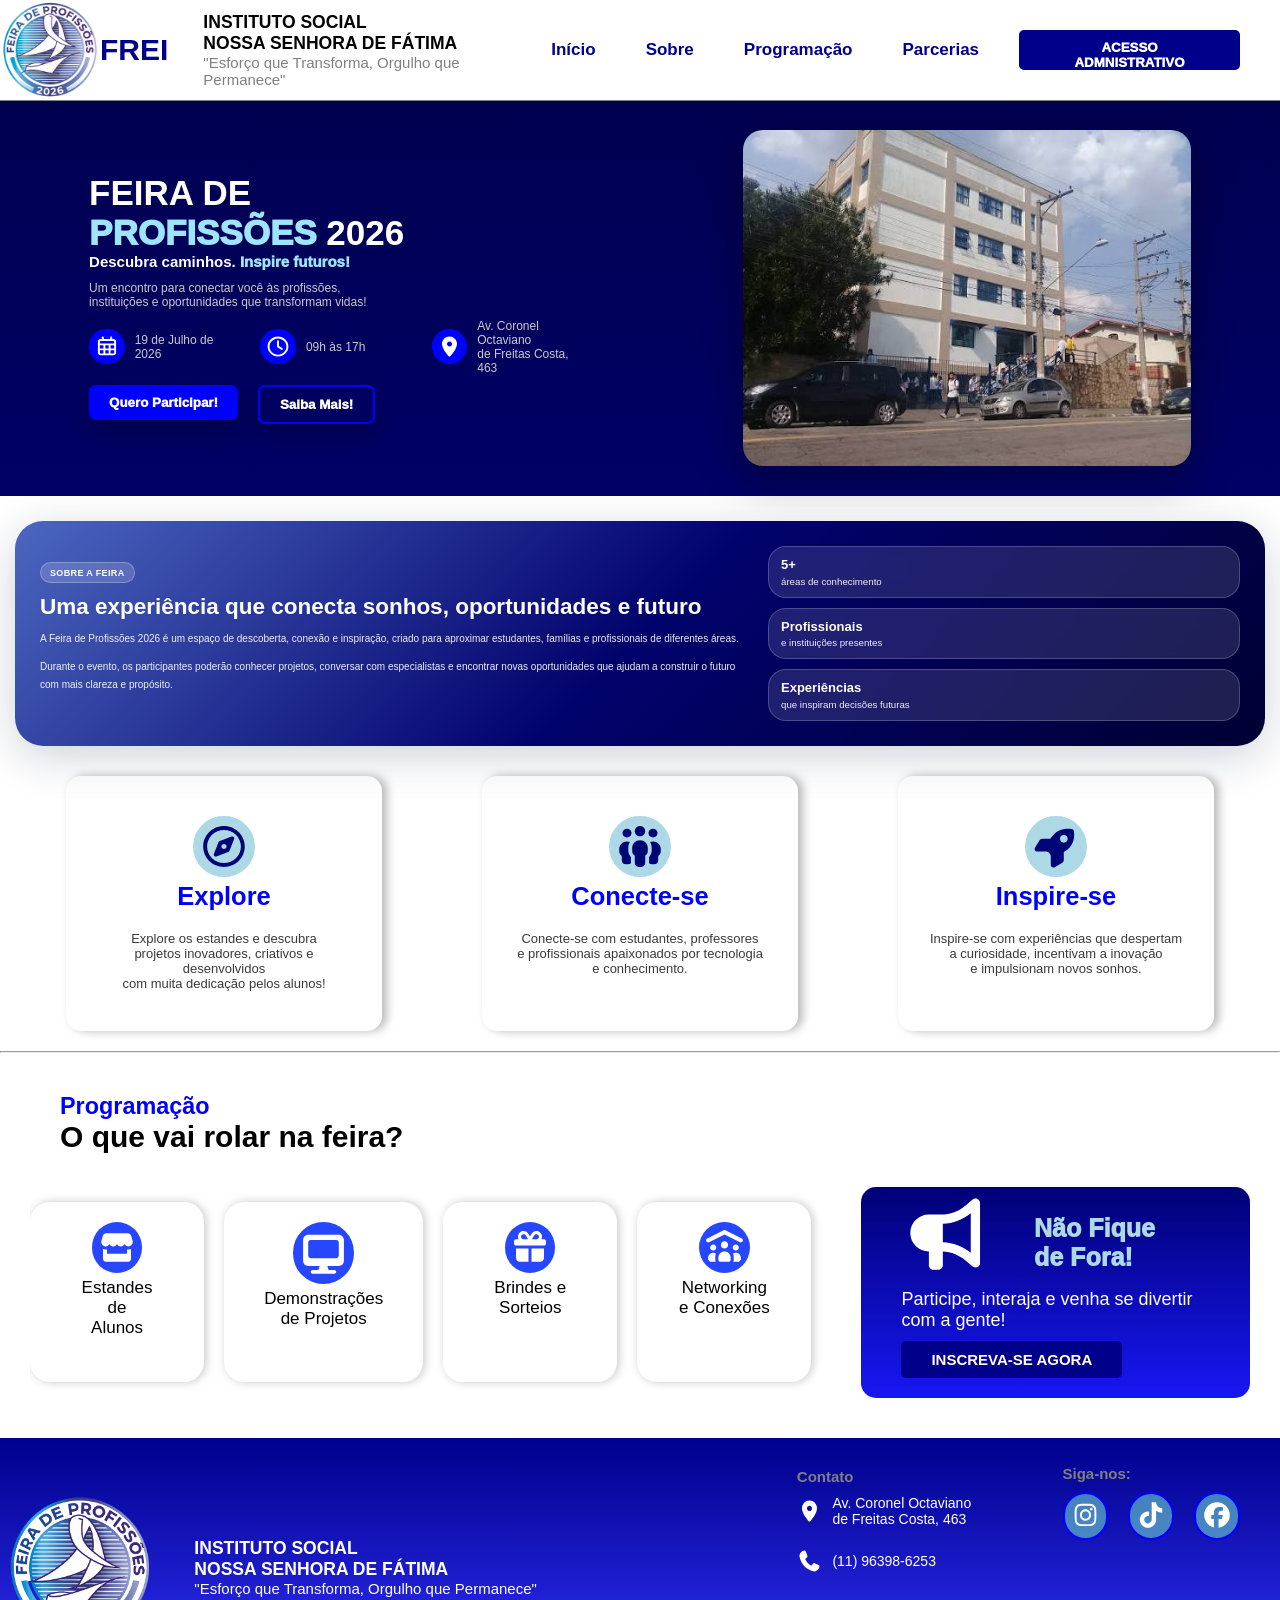
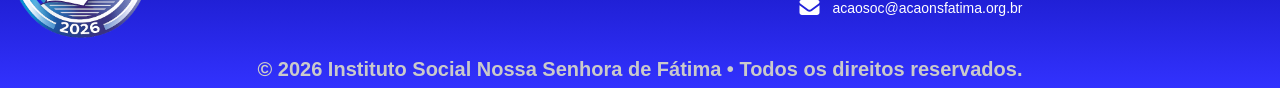
==== commit c8a42fe6: "Adicionei forms" ====
--- a/index.html
+++ b/index.html
@@ -64,7 +64,9 @@
             </nav>
 
             <div class="bnts">
+                <a href="https://docs.google.com/forms/d/1CIDPlC52FJBGePbVuQEkjBuPSVwmVXUXWgI7uFsxJOE/viewform?edit_requested=true" target="_blank">
                 <button class="button">Quero Participar!</button>
+                </a>
                 <a href="sobre.html">
                 <button class="sobre" id="sobre">Saiba Mais!</button>
                 </a>
@@ -159,7 +161,7 @@
 
         <p>Participe, interaja e venha se divertir com a gente!</p>
 
-        <a href="https://mail.google.com/mail/u/0/#inbox?compose=DmwnWtDmCVxplLHdxVkvsRkpcgbfTkpxLVBSGFmDDSQJgqjBxxWmlQXdLxlhrRmtGDtwNDzsvDCq" target="_blank">
+        <a href="https://docs.google.com/forms/d/1CIDPlC52FJBGePbVuQEkjBuPSVwmVXUXWgI7uFsxJOE/viewform?edit_requested=true" target="_blank">
         <button class="but">INSCREVA-SE AGORA</button>
         </a>
     </div>
